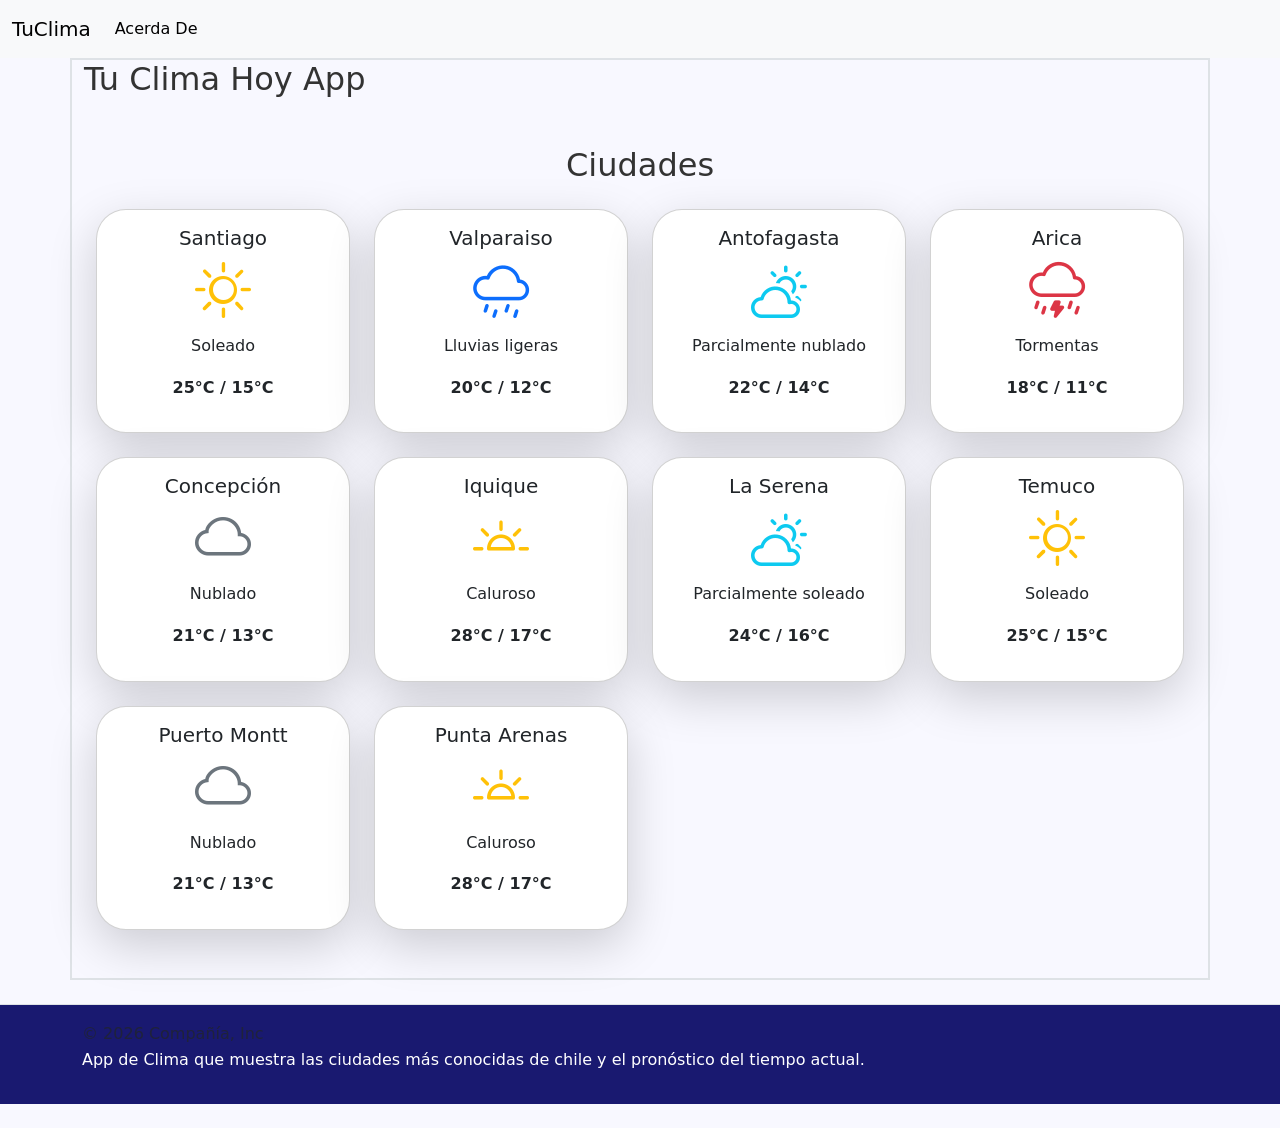
==== index.html @ 56f3db25 "Inicializando el proyecto" ====
<!DOCTYPE html>
<html lang="en">

<head>
  <meta charset="UTF-8">
  <meta name="viewport" content="width=device-width, initial-scale=1.0">
  <link href="https://cdn.jsdelivr.net/npm/bootstrap@5.0.2/dist/css/bootstrap.min.css" rel="stylesheet"
    integrity="sha384-EVSTQN3/azprG1Anm3QDgpJLIm9Nao0Yz1ztcQTwFspd3yD65VohhpuuCOmLASjC" crossorigin="anonymous">
    <!-- Iconos de clima (ejemplo con Bootstrap Icons) -->
  <link href="https://cdn.jsdelivr.net/npm/bootstrap-icons@1.11.3/font/bootstrap-icons.css" rel="stylesheet">
  <link rel="stylesheet" href="css/style.css">
  <title>App de Clima</title>
</head>

<body>

<header>
    <nav class="navbar navbar-expand-lg bg-body-tertiary navbar-light">
    <div class="container-fluid">
      <a class="navbar-brand" href="#">TuClima</a>
      <button class="navbar-toggler" type="button" data-bs-toggle="collapse" data-bs-target="#navbarNavAltMarkup"
        aria-controls="navbarNavAltMarkup" aria-expanded="false" aria-label="Toggle navigation">
        <span class="navbar-toggler-icon"></span>
      </button>
      <div class="collapse navbar-collapse" id="navbarNavAltMarkup">
        <div class="navbar-nav">
          <a class="nav-link active" aria-current="page" href="contents/acerdade.html">Acerda De</a>
        </div>
      </div>
    </div>
  </nav>
</header>

  <div class="container">
    <div class="row border d-flex justify-content-center">

       <div class="col-12 col-md-12 col-lg-12 border">
        <h2>Tu Clima Hoy App</h2>
        <div class="container my-5">
          <h2 class="text-center mb-4">Ciudades</h2>
          <div class="row row-cols-1 row-cols-md-4 g-4">

            <!-- Santiago -->
            <div class="col">
              <div class="card text-center shadow-lg">
                <div class="card-body">
                  <h5 class="card-title">Santiago</h5>
                  <i class="bi bi-brightness-high display-4 text-warning"></i>
                  <p class="card-text mt-2">Soleado</p>
                  <p class="fw-bold">25°C / 15°C</p>
                </div>
              </div>
            </div>

            <!-- Valparaíso -->
            <div class="col">
              <div class="card text-center shadow-lg">
                <div class="card-body">
                  <h5 class="card-title">Valparaiso</h5>
                  <i class="bi bi-cloud-drizzle display-4 text-primary"></i>
                  <p class="card-text mt-2">Lluvias ligeras</p>
                  <p class="fw-bold">20°C / 12°C</p>
                </div>
              </div>
            </div>

            <!-- Antofagasta -->
            <div class="col">
              <div class="card text-center shadow-lg">
                <div class="card-body">
                  <h5 class="card-title">Antofagasta</h5>
                  <i class="bi bi-cloud-sun display-4 text-info"></i>
                  <p class="card-text mt-2">Parcialmente nublado</p>
                  <p class="fw-bold">22°C / 14°C</p>
                </div>
              </div>
            </div>

            <!-- Arica -->
            <div class="col">
              <div class="card text-center shadow-lg">
                <div class="card-body">
                  <h5 class="card-title">Arica</h5>
                  <i class="bi bi-cloud-lightning-rain display-4 text-danger"></i>
                  <p class="card-text mt-2">Tormentas</p>
                  <p class="fw-bold">18°C / 11°C</p>
                </div>
              </div>
            </div>

            <!-- Concepción -->
            <div class="col">
              <div class="card text-center shadow-lg">
                <div class="card-body">
                  <h5 class="card-title">Concepción</h5>
                  <i class="bi bi-cloud display-4 text-secondary"></i>
                  <p class="card-text mt-2">Nublado</p>
                  <p class="fw-bold">21°C / 13°C</p>
                </div>
              </div>
            </div>

            <!-- Iquique -->
            <div class="col">
              <div class="card text-center shadow-lg">
                <div class="card-body">
                  <h5 class="card-title">Iquique</h5>
                  <i class="bi bi-brightness-alt-high display-4 text-warning"></i>
                  <p class="card-text mt-2">Caluroso</p>
                  <p class="fw-bold">28°C / 17°C</p>
                </div>
              </div>
            </div>

            <!-- La Serena -->
            <div class="col">
              <div class="card text-center shadow-lg">
                <div class="card-body">
                  <h5 class="card-title">La Serena</h5>
                  <i class="bi bi-cloud-sun display-4 text-info"></i>
                  <p class="card-text mt-2">Parcialmente soleado</p>
                  <p class="fw-bold">24°C / 16°C</p>
                </div>
              </div>
            </div>

               <!-- Temuco -->
            <div class="col">
              <div class="card text-center shadow-lg">
                <div class="card-body">
                  <h5 class="card-title">Temuco</h5>
                  <i class="bi bi-brightness-high display-4 text-warning"></i>
                  <p class="card-text mt-2">Soleado</p>
                  <p class="fw-bold">25°C / 15°C</p>
                </div>
              </div>
            </div>

              <!-- Puerto Montt -->
               <div class="col">
              <div class="card text-center shadow-lg">
                <div class="card-body">
                  <h5 class="card-title">Puerto Montt</h5>
                  <i class="bi bi-cloud display-4 text-secondary"></i>
                  <p class="card-text mt-2">Nublado</p>
                  <p class="fw-bold">21°C / 13°C</p>
                </div>
              </div>
            </div>

               <!-- Punta Arenas -->
            <div class="col">
              <div class="card text-center shadow-lg">
                <div class="card-body">
                  <h5 class="card-title">Punta Arenas</h5>
                  <i class="bi bi-brightness-alt-high display-4 text-warning"></i>
                  <p class="card-text mt-2">Caluroso</p>
                  <p class="fw-bold">28°C / 17°C</p>
                </div>
              </div>
            </div>

          </div>
        </div>


      </div>

    </div>

  </div>


  
    <footer class="py-3 my-4 border-top">
      <div class="container d-flex flex-wrap justify-content-between align-items-center">
        <p class="col-md-4 mb-0 text-body-secondary">&copy; 2026 Compañía, Inc</p>
        <p>App de Clima que muestra las ciudades más conocidas de chile y el pronóstico del tiempo actual.</p>
      </div>
    </footer>
  

  <script src="https://cdn.jsdelivr.net/npm/bootstrap@5.0.2/dist/js/bootstrap.bundle.min.js"
    integrity="sha384-MrcW6ZMFYlzcLA8Nl+NtUVF0sA7MsXsP1UyJoMp4YLEuNSfAP+JcXn/tWtIaxVXM"
    crossorigin="anonymous"></script>

    <script src="js/script.js"></script>
</body>

</html>
---- css/style.css ----
/* Estilos generales */
body {
  font-family: Helvetica, sans-serif sans-serif;
  font-size: 16px;
  line-height: 1.6;
  color: #333;
  background-color: #F8F8FF;
  margin: 0;
  padding: 0;
  min-height: 100vh;
}

.hero {
  background-image: url("../img/hero-wallpaper.jpg");
  background-size: cover;
  background-position: center;
  background-repeat: no-repeat;
  position: fiexd;
  width: 100%;
  height: 15rem;
}

.acercade {
  text-align: center;
}
.col p {
text-align: center;
}

.col:hover {
  cursor: pointer;
}

.card {
  border-radius: 30px;
}

p {
  text-align: justify;
}


footer {
  color: white;
  background-color: #191970;
}
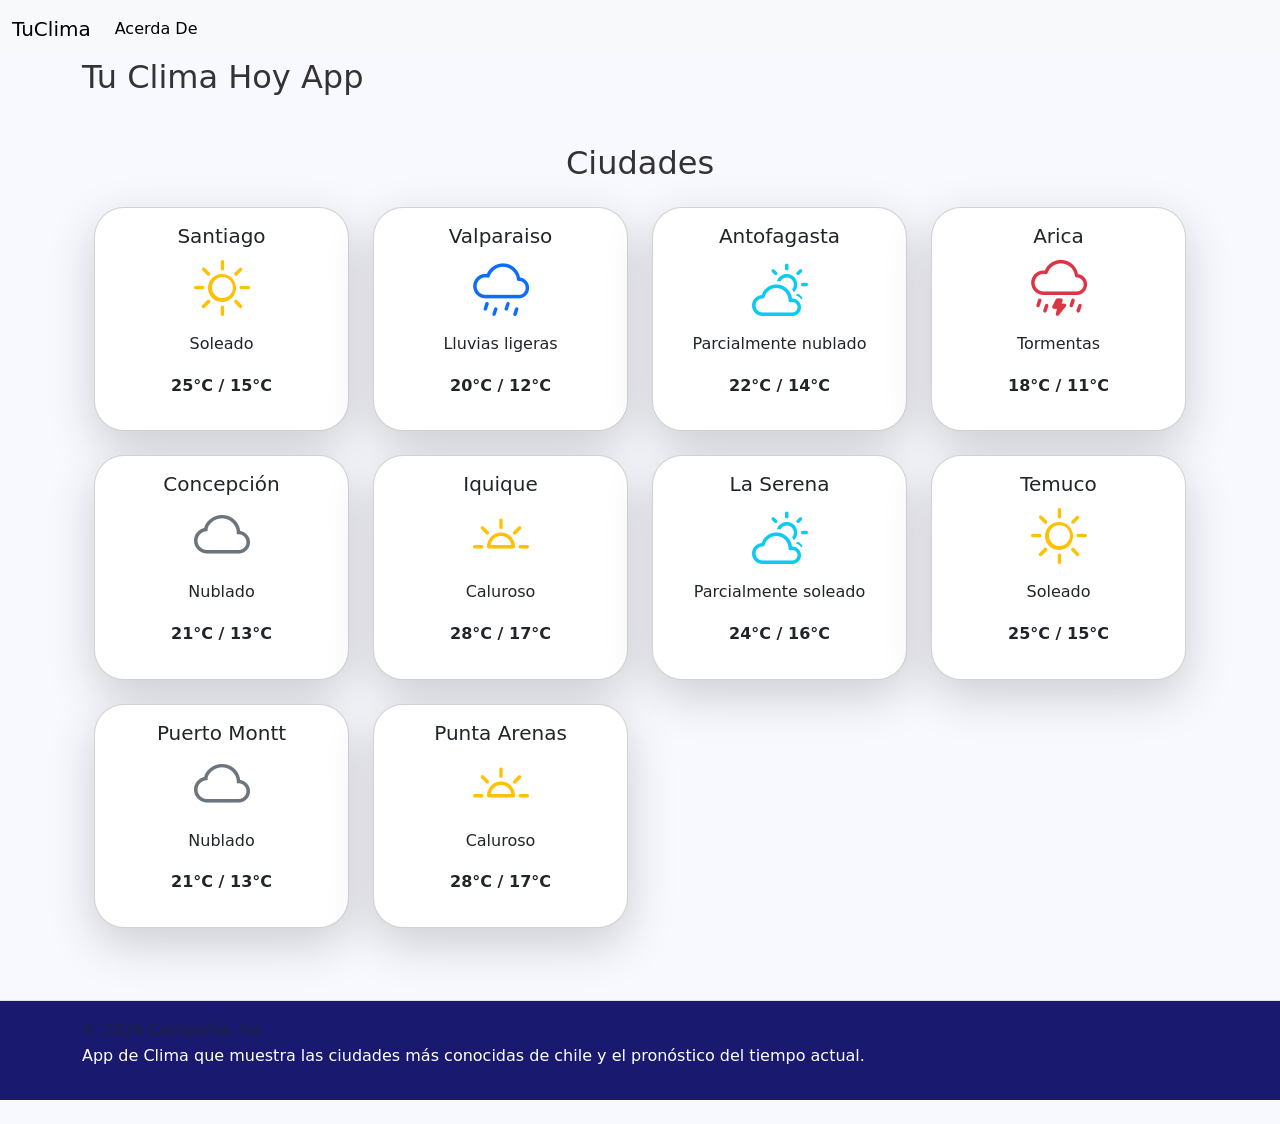
==== commit 33369500: "Se modifica visualización de plantillas de clima" ====
--- a/index.html
+++ b/index.html
@@ -6,7 +6,7 @@
   <meta name="viewport" content="width=device-width, initial-scale=1.0">
   <link href="https://cdn.jsdelivr.net/npm/bootstrap@5.0.2/dist/css/bootstrap.min.css" rel="stylesheet"
     integrity="sha384-EVSTQN3/azprG1Anm3QDgpJLIm9Nao0Yz1ztcQTwFspd3yD65VohhpuuCOmLASjC" crossorigin="anonymous">
-    <!-- Iconos de clima (ejemplo con Bootstrap Icons) -->
+  <!-- Iconos de clima (ejemplo con Bootstrap Icons) -->
   <link href="https://cdn.jsdelivr.net/npm/bootstrap-icons@1.11.3/font/bootstrap-icons.css" rel="stylesheet">
   <link rel="stylesheet" href="css/style.css">
   <title>App de Clima</title>
@@ -14,27 +14,27 @@
 
 <body>
 
-<header>
+  <header>
     <nav class="navbar navbar-expand-lg bg-body-tertiary navbar-light">
-    <div class="container-fluid">
-      <a class="navbar-brand" href="#">TuClima</a>
-      <button class="navbar-toggler" type="button" data-bs-toggle="collapse" data-bs-target="#navbarNavAltMarkup"
-        aria-controls="navbarNavAltMarkup" aria-expanded="false" aria-label="Toggle navigation">
-        <span class="navbar-toggler-icon"></span>
-      </button>
-      <div class="collapse navbar-collapse" id="navbarNavAltMarkup">
-        <div class="navbar-nav">
-          <a class="nav-link active" aria-current="page" href="contents/acerdade.html">Acerda De</a>
+      <div class="container-fluid">
+        <a class="navbar-brand" href="#">TuClima</a>
+        <button class="navbar-toggler" type="button" data-bs-toggle="collapse" data-bs-target="#navbarNavAltMarkup"
+          aria-controls="navbarNavAltMarkup" aria-expanded="false" aria-label="Toggle navigation">
+          <span class="navbar-toggler-icon"></span>
+        </button>
+        <div class="collapse navbar-collapse" id="navbarNavAltMarkup">
+          <div class="navbar-nav">
+            <a class="nav-link active" aria-current="page" href="contents/acerdade.html">Acerda De</a>
+          </div>
         </div>
       </div>
-    </div>
-  </nav>
-</header>
+    </nav>
+  </header>
 
-  <div class="container">
-    <div class="row border d-flex justify-content-center">
+  <section class="container">
+    <div class="row d-flex justify-content-center">
 
-       <div class="col-12 col-md-12 col-lg-12 border">
+      <div class="col-12 col-md-12 col-lg-12">
         <h2>Tu Clima Hoy App</h2>
         <div class="container my-5">
           <h2 class="text-center mb-4">Ciudades</h2>
@@ -124,7 +124,7 @@
               </div>
             </div>
 
-               <!-- Temuco -->
+            <!-- Temuco -->
             <div class="col">
               <div class="card text-center shadow-lg">
                 <div class="card-body">
@@ -136,8 +136,8 @@
               </div>
             </div>
 
-              <!-- Puerto Montt -->
-               <div class="col">
+            <!-- Puerto Montt -->
+            <div class="col">
               <div class="card text-center shadow-lg">
                 <div class="card-body">
                   <h5 class="card-title">Puerto Montt</h5>
@@ -148,7 +148,7 @@
               </div>
             </div>
 
-               <!-- Punta Arenas -->
+            <!-- Punta Arenas -->
             <div class="col">
               <div class="card text-center shadow-lg">
                 <div class="card-body">
@@ -168,23 +168,23 @@
 
     </div>
 
-  </div>
+  </section>
 
 
-  
-    <footer class="py-3 my-4 border-top">
-      <div class="container d-flex flex-wrap justify-content-between align-items-center">
-        <p class="col-md-4 mb-0 text-body-secondary">&copy; 2026 Compañía, Inc</p>
-        <p>App de Clima que muestra las ciudades más conocidas de chile y el pronóstico del tiempo actual.</p>
-      </div>
-    </footer>
-  
+
+  <footer class="py-3 my-4 border-top">
+    <div class="container d-flex flex-wrap justify-content-between align-items-center">
+      <p class="col-md-4 mb-0 text-body-secondary">&copy; 2026 Compañía, Inc</p>
+      <p>App de Clima que muestra las ciudades más conocidas de chile y el pronóstico del tiempo actual.</p>
+    </div>
+  </footer>
+
 
   <script src="https://cdn.jsdelivr.net/npm/bootstrap@5.0.2/dist/js/bootstrap.bundle.min.js"
     integrity="sha384-MrcW6ZMFYlzcLA8Nl+NtUVF0sA7MsXsP1UyJoMp4YLEuNSfAP+JcXn/tWtIaxVXM"
     crossorigin="anonymous"></script>
 
-    <script src="js/script.js"></script>
+  <script src="js/script.js"></script>
 </body>
 
 </html>
